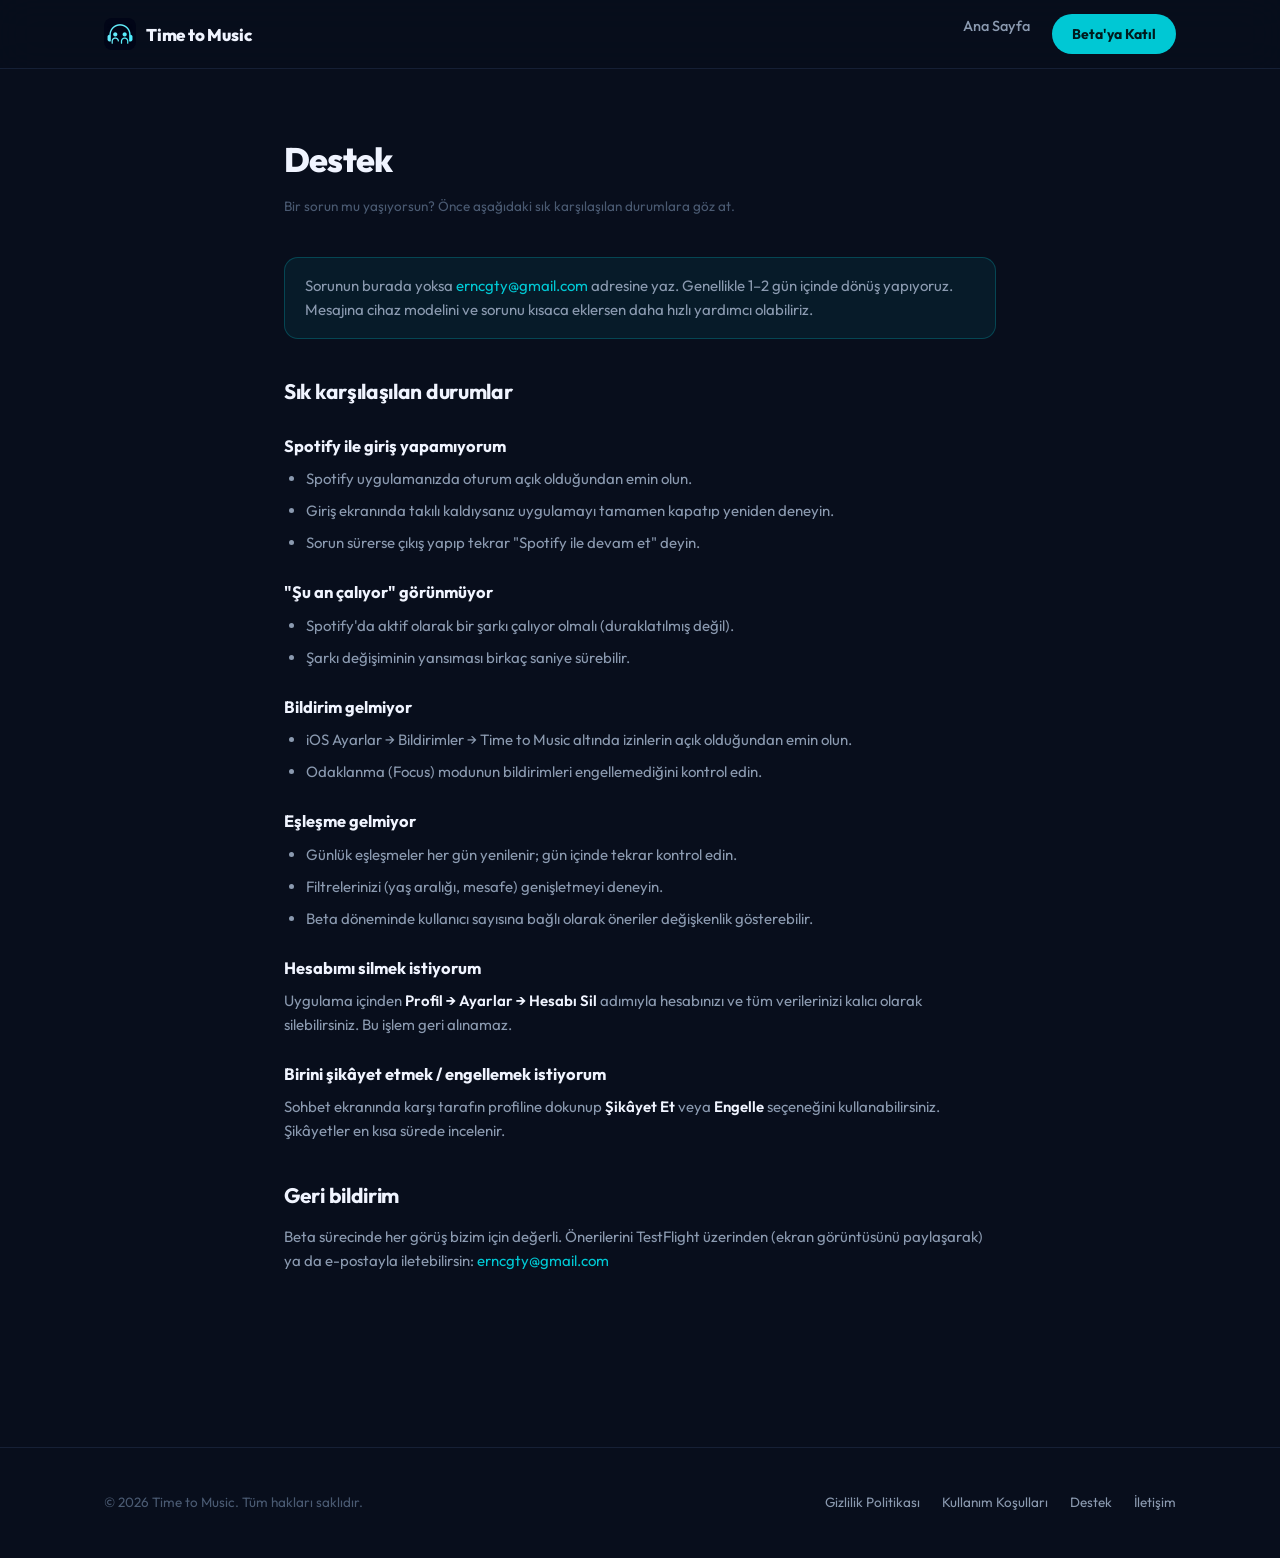
==== destek.html @ 19354c15 "Time to Music tanıtım sitesi" ====
<!DOCTYPE html>
<html lang="tr">
<head>
  <meta charset="UTF-8">
  <meta name="viewport" content="width=device-width, initial-scale=1.0">
  <title>Destek — Time to Music</title>
  <meta name="description" content="Time to Music destek sayfası: sık sorulan sorular ve iletişim.">
  <meta name="robots" content="index, follow">
  <link rel="canonical" href="https://timetomusic.com/destek.html">
  <link rel="icon" type="image/png" href="assets/img/app-icon.png">
  <link rel="preconnect" href="https://fonts.googleapis.com">
  <link rel="preconnect" href="https://fonts.gstatic.com" crossorigin>
  <link href="https://fonts.googleapis.com/css2?family=Outfit:wght@400;500;600;700;800&display=swap" rel="stylesheet">
  <link rel="stylesheet" href="assets/css/site.css">
</head>
<body>

  <nav>
    <div class="nav-inner">
      <a href="index.html" class="nav-logo">
        <img src="assets/img/app-icon.png" alt="Time to Music logosu">
        Time to Music
      </a>
      <div class="nav-links">
        <a href="index.html">Ana Sayfa</a>
        <a href="https://testflight.apple.com/join/SKZj7DAN" class="nav-cta" target="_blank" rel="noopener">Beta'ya Katıl</a>
      </div>
    </div>
  </nav>

  <main class="doc">
    <h1>Destek</h1>
    <p class="updated">Bir sorun mu yaşıyorsun? Önce aşağıdaki sık karşılaşılan durumlara göz at.</p>

    <div class="callout">
      <p>
        Sorunun burada yoksa <a href="mailto:erncgty@gmail.com?subject=Time%20to%20Music%20Destek">erncgty@gmail.com</a>
        adresine yaz. Genellikle 1–2 gün içinde dönüş yapıyoruz. Mesajına cihaz modelini ve
        sorunu kısaca eklersen daha hızlı yardımcı olabiliriz.
      </p>
    </div>

    <h2>Sık karşılaşılan durumlar</h2>

    <h3>Spotify ile giriş yapamıyorum</h3>
    <ul>
      <li>Spotify uygulamanızda oturum açık olduğundan emin olun.</li>
      <li>Giriş ekranında takılı kaldıysanız uygulamayı tamamen kapatıp yeniden deneyin.</li>
      <li>Sorun sürerse çıkış yapıp tekrar "Spotify ile devam et" deyin.</li>
    </ul>

    <h3>"Şu an çalıyor" görünmüyor</h3>
    <ul>
      <li>Spotify'da aktif olarak bir şarkı çalıyor olmalı (duraklatılmış değil).</li>
      <li>Şarkı değişiminin yansıması birkaç saniye sürebilir.</li>
    </ul>

    <h3>Bildirim gelmiyor</h3>
    <ul>
      <li>iOS Ayarlar → Bildirimler → Time to Music altında izinlerin açık olduğundan emin olun.</li>
      <li>Odaklanma (Focus) modunun bildirimleri engellemediğini kontrol edin.</li>
    </ul>

    <h3>Eşleşme gelmiyor</h3>
    <ul>
      <li>Günlük eşleşmeler her gün yenilenir; gün içinde tekrar kontrol edin.</li>
      <li>Filtrelerinizi (yaş aralığı, mesafe) genişletmeyi deneyin.</li>
      <li>Beta döneminde kullanıcı sayısına bağlı olarak öneriler değişkenlik gösterebilir.</li>
    </ul>

    <h3>Hesabımı silmek istiyorum</h3>
    <p>
      Uygulama içinden <strong>Profil → Ayarlar → Hesabı Sil</strong> adımıyla hesabınızı ve tüm
      verilerinizi kalıcı olarak silebilirsiniz. Bu işlem geri alınamaz.
    </p>

    <h3>Birini şikâyet etmek / engellemek istiyorum</h3>
    <p>
      Sohbet ekranında karşı tarafın profiline dokunup <strong>Şikâyet Et</strong> veya
      <strong>Engelle</strong> seçeneğini kullanabilirsiniz. Şikâyetler en kısa sürede incelenir.
    </p>

    <h2>Geri bildirim</h2>
    <p>
      Beta sürecinde her görüş bizim için değerli. Önerilerini TestFlight üzerinden
      (ekran görüntüsünü paylaşarak) ya da e-postayla iletebilirsin:
      <a href="mailto:erncgty@gmail.com?subject=Time%20to%20Music%20Geri%20Bildirim">erncgty@gmail.com</a>
    </p>
  </main>

  <footer>
    <div class="footer-inner">
      <span class="copy">© 2026 Time to Music. Tüm hakları saklıdır.</span>
      <div class="footer-links">
        <a href="gizlilik.html">Gizlilik Politikası</a>
        <a href="kosullar.html">Kullanım Koşulları</a>
        <a href="destek.html">Destek</a>
        <a href="mailto:erncgty@gmail.com">İletişim</a>
      </div>
    </div>
  </footer>
</body>
</html>
---- assets/css/site.css ----
/* ════════════════════════════════════════════════════════════════════
   Time to Music — tanıtım sitesi
   Marka: koyu lacivert zemin + cyan aksan (uygulama temasıyla birebir)
   ════════════════════════════════════════════════════════════════════ */

:root {
  --navy:        #080E1C;
  --navy-surf:   #111827;
  --navy-high:   #1A2540;
  --navy-border: #253350;
  --cyan:        #00C8D4;
  --cyan-dim:    #0097A7;
  --white:       #F0F4FF;
  --grey:        #8B9AB0;
  --grey-dim:    #4A5A72;
  --radius:      20px;
  --maxw:        1120px;
}

* { margin: 0; padding: 0; box-sizing: border-box; }

html { scroll-behavior: smooth; }

body {
  font-family: "Outfit", -apple-system, BlinkMacSystemFont, "Segoe UI", sans-serif;
  background: var(--navy);
  color: var(--white);
  line-height: 1.6;
  -webkit-font-smoothing: antialiased;
  overflow-x: hidden;
}

a { color: var(--cyan); text-decoration: none; }
img { display: block; max-width: 100%; }

.container { max-width: var(--maxw); margin: 0 auto; padding: 0 24px; }

/* ── Arka plan ışımaları ─────────────────────────────────────────── */
.glow {
  position: fixed;
  border-radius: 50%;
  filter: blur(120px);
  pointer-events: none;
  z-index: 0;
}
.glow-1 { width: 560px; height: 560px; top: -180px; right: -120px; background: rgba(0, 200, 212, 0.14); }
.glow-2 { width: 480px; height: 480px; top: 40%; left: -200px; background: rgba(108, 99, 255, 0.10); }
.glow-3 { width: 400px; height: 400px; bottom: -150px; right: 10%; background: rgba(0, 151, 167, 0.10); }

main, nav, footer { position: relative; z-index: 1; }

/* ── Nav ─────────────────────────────────────────────────────────── */
nav {
  position: sticky;
  top: 0;
  z-index: 50;
  backdrop-filter: blur(18px);
  -webkit-backdrop-filter: blur(18px);
  background: rgba(8, 14, 28, 0.72);
  border-bottom: 1px solid rgba(37, 51, 80, 0.5);
}
.nav-inner {
  max-width: var(--maxw);
  margin: 0 auto;
  padding: 14px 24px;
  display: flex;
  align-items: center;
  gap: 28px;
}
.nav-logo {
  display: flex;
  align-items: center;
  gap: 10px;
  font-weight: 800;
  font-size: 17px;
  color: var(--white);
  letter-spacing: -0.2px;
}
.nav-logo img { width: 32px; height: 32px; border-radius: 8px; }
.nav-links { display: flex; gap: 22px; margin-left: auto; }
.nav-links a {
  color: var(--grey);
  font-size: 14.5px;
  font-weight: 500;
  transition: color 0.2s;
}
.nav-links a:hover { color: var(--white); }
.nav-cta {
  background: var(--cyan);
  color: #001A1C !important;
  font-weight: 700 !important;
  padding: 9px 20px;
  border-radius: 999px;
  font-size: 14px !important;
  transition: transform 0.15s, box-shadow 0.2s;
}
.nav-cta:hover {
  transform: translateY(-1px);
  box-shadow: 0 6px 24px rgba(0, 200, 212, 0.35);
  color: #001A1C !important;
}

/* ── Hero ────────────────────────────────────────────────────────── */
.hero {
  display: grid;
  grid-template-columns: 1.1fr 0.9fr;
  align-items: center;
  gap: 48px;
  padding: 96px 0 80px;
}
.hero-badge {
  display: inline-flex;
  align-items: center;
  gap: 8px;
  background: rgba(0, 200, 212, 0.10);
  border: 1px solid rgba(0, 200, 212, 0.30);
  color: var(--cyan);
  font-size: 13px;
  font-weight: 600;
  padding: 6px 14px;
  border-radius: 999px;
  margin-bottom: 24px;
}
.hero-badge .dot {
  width: 7px; height: 7px;
  background: var(--cyan);
  border-radius: 50%;
  animation: pulse 2s infinite;
}
@keyframes pulse {
  0%, 100% { opacity: 1; box-shadow: 0 0 0 0 rgba(0,200,212,0.5); }
  50% { opacity: 0.7; box-shadow: 0 0 0 6px rgba(0,200,212,0); }
}
.hero h1 {
  font-size: clamp(38px, 5.4vw, 60px);
  font-weight: 800;
  letter-spacing: -1.8px;
  line-height: 1.08;
  margin-bottom: 22px;
}
.hero h1 .accent {
  background: linear-gradient(120deg, var(--cyan), #6C63FF);
  -webkit-background-clip: text;
  background-clip: text;
  color: transparent;
}
.hero p.lead {
  color: var(--grey);
  font-size: 18px;
  max-width: 480px;
  margin-bottom: 36px;
}
.hero-actions { display: flex; gap: 14px; flex-wrap: wrap; align-items: center; }
.btn-primary {
  display: inline-flex;
  align-items: center;
  gap: 10px;
  background: var(--cyan);
  color: #001A1C;
  font-weight: 700;
  font-size: 16px;
  padding: 15px 30px;
  border-radius: 999px;
  transition: transform 0.15s, box-shadow 0.25s;
}
.btn-primary:hover {
  transform: translateY(-2px);
  box-shadow: 0 10px 36px rgba(0, 200, 212, 0.40);
}
.btn-ghost {
  display: inline-flex;
  align-items: center;
  gap: 8px;
  color: var(--white);
  font-weight: 600;
  font-size: 15px;
  padding: 15px 26px;
  border-radius: 999px;
  border: 1.5px solid var(--navy-border);
  transition: border-color 0.2s, background 0.2s;
}
.btn-ghost:hover { border-color: var(--cyan); background: rgba(0, 200, 212, 0.06); }
.hero-note { color: var(--grey-dim); font-size: 13px; margin-top: 18px; }

/* ── Telefon mockup ──────────────────────────────────────────────── */
.phone-wrap { display: flex; justify-content: center; perspective: 1200px; }
.phone {
  width: 300px;
  height: 612px;
  background: #05080F;
  border: 3px solid #1E2A45;
  border-radius: 46px;
  padding: 12px;
  box-shadow:
    0 0 0 1px rgba(0, 200, 212, 0.08),
    0 30px 80px rgba(0, 0, 0, 0.6),
    0 0 100px rgba(0, 200, 212, 0.07);
  transform: rotateY(-8deg) rotateX(2deg);
  transition: transform 0.5s ease;
}
.phone:hover { transform: rotateY(-3deg) rotateX(1deg); }
.phone-screen {
  width: 100%;
  height: 100%;
  background: linear-gradient(180deg, #0A1322 0%, var(--navy) 100%);
  border-radius: 35px;
  overflow: hidden;
  display: flex;
  flex-direction: column;
  padding: 18px 16px;
  position: relative;
}
.phone-notch {
  position: absolute;
  top: 10px; left: 50%;
  transform: translateX(-50%);
  width: 90px; height: 24px;
  background: #05080F;
  border-radius: 999px;
}
.ps-header {
  margin-top: 40px;
  display: flex;
  justify-content: space-between;
  align-items: center;
  margin-bottom: 16px;
}
.ps-title { font-size: 16px; font-weight: 700; }
.ps-sub { font-size: 10.5px; color: var(--grey); }
.match-card {
  background: linear-gradient(160deg, var(--navy-high) 0%, var(--navy-surf) 100%);
  border: 1px solid var(--navy-border);
  border-radius: 22px;
  padding: 18px 16px;
  margin-bottom: 12px;
}
.mc-top { display: flex; align-items: center; gap: 12px; margin-bottom: 14px; }
.mc-avatar {
  width: 48px; height: 48px;
  border-radius: 50%;
  background: linear-gradient(135deg, #6C63FF, #9C4DCC);
  display: flex;
  align-items: center;
  justify-content: center;
  font-weight: 800;
  font-size: 18px;
  color: #fff;
}
.mc-name { font-weight: 700; font-size: 14.5px; }
.mc-loc { font-size: 11px; color: var(--grey); }
.mc-score {
  margin-left: auto;
  background: rgba(0, 200, 212, 0.14);
  border: 1px solid rgba(0, 200, 212, 0.35);
  color: var(--cyan);
  font-weight: 800;
  font-size: 13px;
  padding: 5px 11px;
  border-radius: 999px;
}
.mc-chips { display: flex; gap: 6px; flex-wrap: wrap; }
.mc-chip {
  background: var(--navy-high);
  border: 1px solid var(--navy-border);
  color: var(--grey);
  font-size: 10px;
  font-weight: 600;
  padding: 4px 10px;
  border-radius: 999px;
}
.mc-chip.hot { color: var(--cyan); border-color: rgba(0, 200, 212, 0.35); background: rgba(0, 200, 212, 0.08); }
.now-playing {
  margin-top: auto;
  background: rgba(0, 200, 212, 0.07);
  border: 1px solid rgba(0, 200, 212, 0.25);
  border-radius: 18px;
  padding: 12px 14px;
  display: flex;
  align-items: center;
  gap: 12px;
}
.np-art {
  width: 38px; height: 38px;
  border-radius: 10px;
  background: linear-gradient(135deg, #FF6B6B, #FF8E53);
  flex-shrink: 0;
}
.np-track { font-size: 12px; font-weight: 700; }
.np-artist { font-size: 10px; color: var(--grey); }
.eq { display: flex; gap: 2.5px; align-items: flex-end; height: 18px; margin-left: auto; }
.eq span {
  width: 3px;
  background: var(--cyan);
  border-radius: 2px;
  animation: eq 1s ease-in-out infinite;
}
.eq span:nth-child(1) { height: 60%; animation-delay: 0s; }
.eq span:nth-child(2) { height: 100%; animation-delay: 0.2s; }
.eq span:nth-child(3) { height: 45%; animation-delay: 0.4s; }
.eq span:nth-child(4) { height: 80%; animation-delay: 0.1s; }
@keyframes eq {
  0%, 100% { transform: scaleY(1); }
  50% { transform: scaleY(0.4); }
}

/* ── Bölümler ────────────────────────────────────────────────────── */
section { padding: 80px 0; }
.section-head { text-align: center; max-width: 620px; margin: 0 auto 56px; }
.section-head .kicker {
  color: var(--cyan);
  font-size: 13px;
  font-weight: 700;
  text-transform: uppercase;
  letter-spacing: 2.5px;
  margin-bottom: 14px;
}
.section-head h2 {
  font-size: clamp(28px, 3.6vw, 40px);
  font-weight: 800;
  letter-spacing: -1px;
  line-height: 1.15;
  margin-bottom: 16px;
}
.section-head p { color: var(--grey); font-size: 16.5px; }

/* ── Özellik kartları ────────────────────────────────────────────── */
.features-grid {
  display: grid;
  grid-template-columns: repeat(3, 1fr);
  gap: 20px;
}
.feature-card {
  background: linear-gradient(160deg, rgba(26, 37, 64, 0.5), rgba(17, 24, 39, 0.8));
  border: 1px solid var(--navy-border);
  border-radius: var(--radius);
  padding: 28px 24px;
  transition: transform 0.25s, border-color 0.25s, box-shadow 0.25s;
}
.feature-card:hover {
  transform: translateY(-4px);
  border-color: rgba(0, 200, 212, 0.4);
  box-shadow: 0 16px 48px rgba(0, 0, 0, 0.35);
}
.fc-icon {
  width: 48px; height: 48px;
  border-radius: 14px;
  display: flex;
  align-items: center;
  justify-content: center;
  margin-bottom: 18px;
  background: rgba(0, 200, 212, 0.10);
  border: 1px solid rgba(0, 200, 212, 0.25);
}
.fc-icon svg { width: 24px; height: 24px; stroke: var(--cyan); }
.feature-card h3 { font-size: 17.5px; font-weight: 700; margin-bottom: 8px; letter-spacing: -0.2px; }
.feature-card p { color: var(--grey); font-size: 14.5px; }

/* ── Nasıl çalışır ───────────────────────────────────────────────── */
.steps {
  display: grid;
  grid-template-columns: repeat(3, 1fr);
  gap: 20px;
  counter-reset: step;
}
.step {
  position: relative;
  background: rgba(17, 24, 39, 0.6);
  border: 1px solid var(--navy-border);
  border-radius: var(--radius);
  padding: 32px 26px 28px;
}
.step-num {
  display: inline-flex;
  align-items: center;
  justify-content: center;
  width: 40px; height: 40px;
  border-radius: 12px;
  background: linear-gradient(135deg, var(--cyan), var(--cyan-dim));
  color: #001A1C;
  font-weight: 800;
  font-size: 17px;
  margin-bottom: 18px;
}
.step h3 { font-size: 17px; font-weight: 700; margin-bottom: 8px; }
.step p { color: var(--grey); font-size: 14.5px; }

/* ── Gizlilik vurgusu ────────────────────────────────────────────── */
.privacy-banner {
  background: linear-gradient(135deg, rgba(0, 200, 212, 0.08), rgba(108, 99, 255, 0.08));
  border: 1px solid rgba(0, 200, 212, 0.25);
  border-radius: 28px;
  padding: 56px 48px;
  display: grid;
  grid-template-columns: auto 1fr;
  gap: 36px;
  align-items: center;
}
.pb-icon {
  width: 84px; height: 84px;
  border-radius: 24px;
  background: rgba(0, 200, 212, 0.12);
  border: 1px solid rgba(0, 200, 212, 0.3);
  display: flex;
  align-items: center;
  justify-content: center;
}
.pb-icon svg { width: 42px; height: 42px; stroke: var(--cyan); }
.privacy-banner h2 { font-size: 26px; font-weight: 800; letter-spacing: -0.5px; margin-bottom: 10px; }
.privacy-banner p { color: var(--grey); font-size: 15.5px; max-width: 640px; }

/* ── SSS ─────────────────────────────────────────────────────────── */
.faq-list { max-width: 720px; margin: 0 auto; display: flex; flex-direction: column; gap: 12px; }
details {
  background: rgba(17, 24, 39, 0.6);
  border: 1px solid var(--navy-border);
  border-radius: 16px;
  overflow: hidden;
  transition: border-color 0.2s;
}
details[open] { border-color: rgba(0, 200, 212, 0.35); }
summary {
  cursor: pointer;
  padding: 18px 22px;
  font-weight: 600;
  font-size: 15.5px;
  list-style: none;
  display: flex;
  align-items: center;
  justify-content: space-between;
  gap: 16px;
}
summary::-webkit-details-marker { display: none; }
summary::after {
  content: "+";
  font-size: 22px;
  font-weight: 400;
  color: var(--cyan);
  transition: transform 0.25s;
  flex-shrink: 0;
}
details[open] summary::after { transform: rotate(45deg); }
details .faq-body { padding: 0 22px 20px; color: var(--grey); font-size: 14.5px; }

/* ── Son CTA ─────────────────────────────────────────────────────── */
.final-cta {
  text-align: center;
  padding: 90px 24px;
  background:
    radial-gradient(ellipse 60% 80% at 50% 100%, rgba(0, 200, 212, 0.12), transparent),
    transparent;
  border-radius: 32px;
  border: 1px solid var(--navy-border);
}
.final-cta img.cta-icon {
  width: 76px; height: 76px;
  border-radius: 20px;
  margin: 0 auto 26px;
  box-shadow: 0 14px 40px rgba(0, 0, 0, 0.5);
}
.final-cta h2 {
  font-size: clamp(28px, 3.6vw, 40px);
  font-weight: 800;
  letter-spacing: -1px;
  margin-bottom: 14px;
}
.final-cta p { color: var(--grey); font-size: 16.5px; margin-bottom: 34px; }

/* ── Footer ──────────────────────────────────────────────────────── */
footer {
  border-top: 1px solid rgba(37, 51, 80, 0.5);
  margin-top: 80px;
  padding: 44px 0;
}
.footer-inner {
  max-width: var(--maxw);
  margin: 0 auto;
  padding: 0 24px;
  display: flex;
  align-items: center;
  gap: 24px;
  flex-wrap: wrap;
}
.footer-inner .copy { color: var(--grey-dim); font-size: 13.5px; }
.footer-links { display: flex; gap: 22px; margin-left: auto; flex-wrap: wrap; }
.footer-links a { color: var(--grey); font-size: 13.5px; transition: color 0.2s; }
.footer-links a:hover { color: var(--cyan); }

/* ── Hukuki sayfalar (gizlilik / koşullar / destek) ──────────────── */
.doc {
  max-width: 760px;
  margin: 0 auto;
  padding: 64px 24px 80px;
}
.doc h1 { font-size: 34px; font-weight: 800; letter-spacing: -0.8px; margin-bottom: 8px; }
.doc .updated { color: var(--grey-dim); font-size: 13.5px; margin-bottom: 40px; }
.doc h2 { font-size: 21px; font-weight: 700; letter-spacing: -0.3px; margin: 36px 0 12px; }
.doc h3 { font-size: 16.5px; font-weight: 700; margin: 24px 0 8px; }
.doc p, .doc li { color: var(--grey); font-size: 15px; }
.doc p { margin-bottom: 14px; }
.doc ul { margin: 0 0 16px 22px; }
.doc li { margin-bottom: 8px; }
.doc strong { color: var(--white); font-weight: 600; }
.doc .callout {
  background: rgba(0, 200, 212, 0.07);
  border: 1px solid rgba(0, 200, 212, 0.25);
  border-radius: 14px;
  padding: 16px 20px;
  margin: 20px 0;
}
.doc .callout p { margin: 0; }

/* ── Scroll animasyonu ───────────────────────────────────────────── */
.reveal {
  opacity: 0;
  transform: translateY(24px);
  transition: opacity 0.6s ease, transform 0.6s ease;
}
.reveal.visible { opacity: 1; transform: none; }

/* ── Responsive ──────────────────────────────────────────────────── */
@media (max-width: 900px) {
  .hero { grid-template-columns: 1fr; text-align: center; padding: 64px 0 56px; }
  .hero p.lead { margin-left: auto; margin-right: auto; }
  .hero-actions { justify-content: center; }
  .phone-wrap { margin-top: 16px; }
  .phone { transform: none; width: 270px; height: 550px; }
  .features-grid, .steps { grid-template-columns: 1fr 1fr; }
  .privacy-banner { grid-template-columns: 1fr; text-align: center; padding: 44px 28px; }
  .pb-icon { margin: 0 auto; }
  .nav-links a:not(.nav-cta) { display: none; }
}
@media (max-width: 640px) {
  .features-grid, .steps { grid-template-columns: 1fr; }
  section { padding: 56px 0; }
  .footer-inner { flex-direction: column; text-align: center; }
  .footer-links { margin: 0 auto; justify-content: center; }
}

@media (prefers-reduced-motion: reduce) {
  html { scroll-behavior: auto; }
  *, *::before, *::after { animation: none !important; transition: none !important; }
  .reveal { opacity: 1; transform: none; }
}
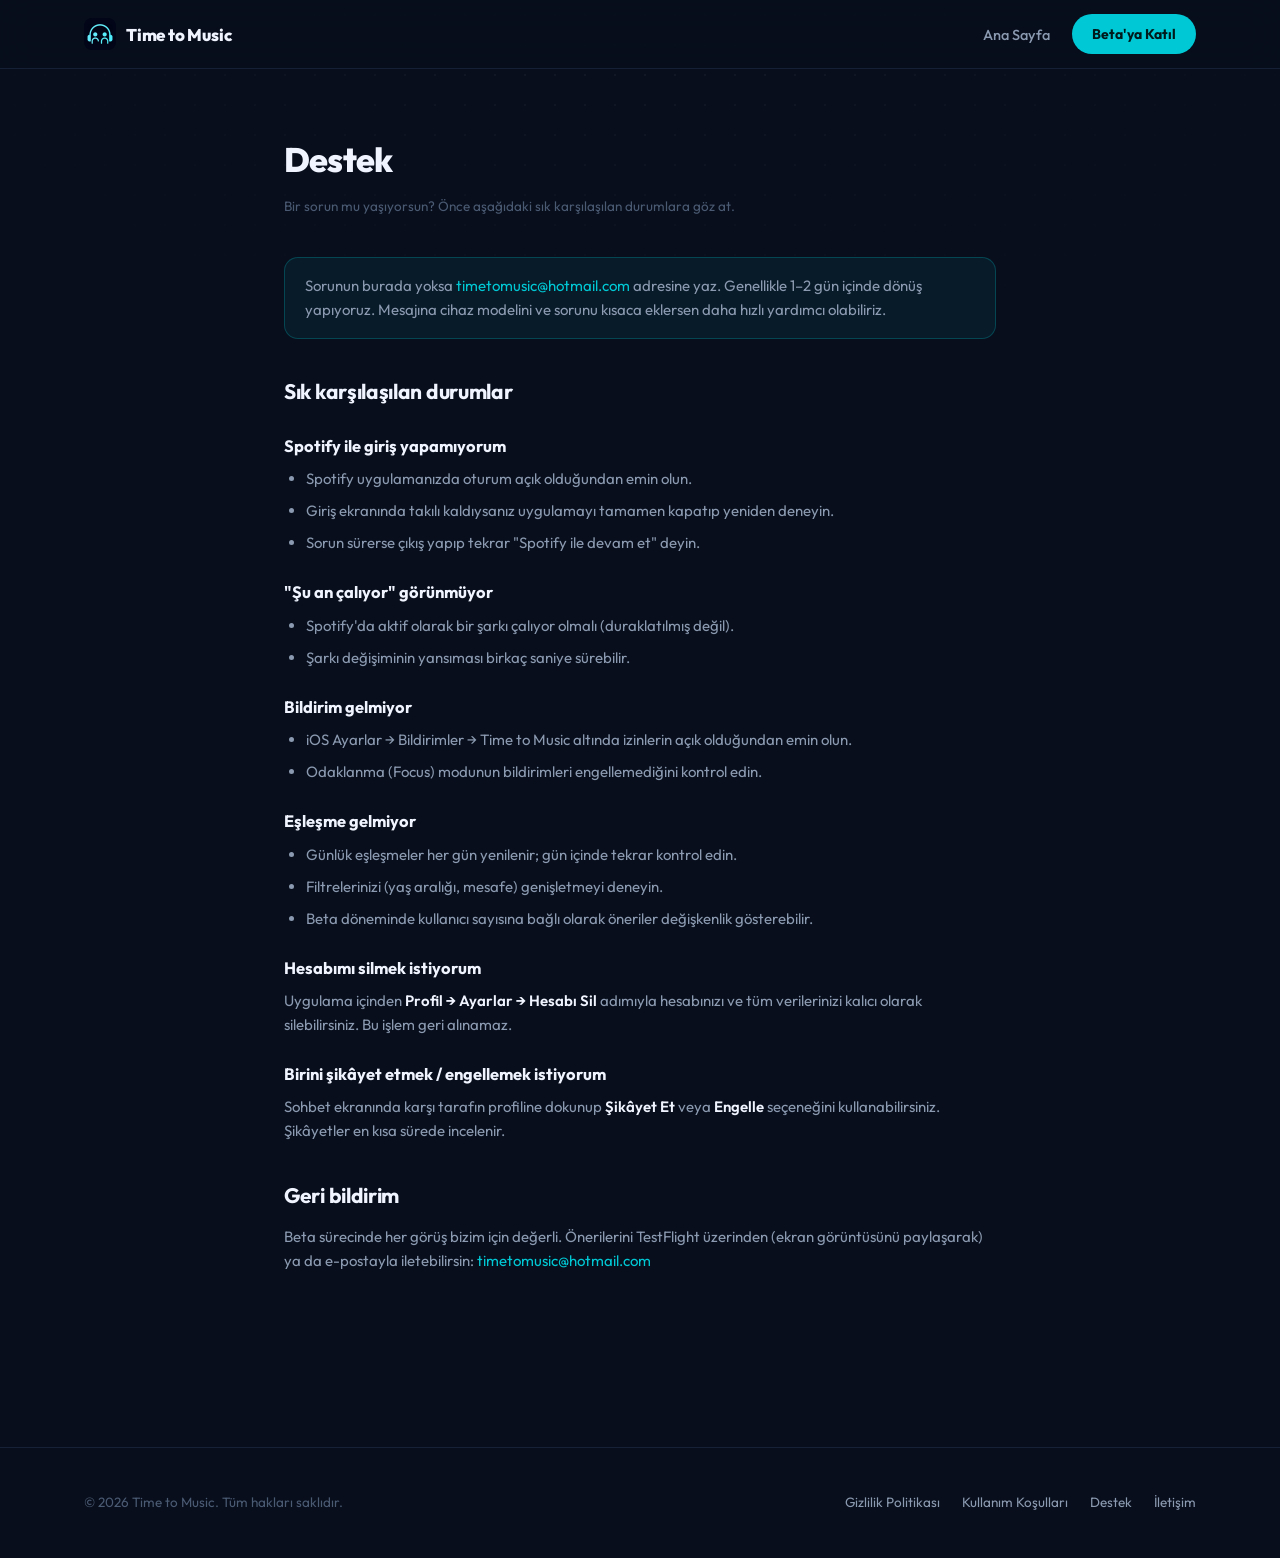
==== commit d499c228: "content: update contact email, attendee name and listening room tracklist - Switch contact email fro" ====
--- a/destek.html
+++ b/destek.html
@@ -34,7 +34,7 @@
 
     <div class="callout">
       <p>
-        Sorunun burada yoksa <a href="mailto:erncgty@gmail.com?subject=Time%20to%20Music%20Destek">erncgty@gmail.com</a>
+        Sorunun burada yoksa <a href="mailto:timetomusic@hotmail.com?subject=Time%20to%20Music%20Destek">timetomusic@hotmail.com</a>
         adresine yaz. Genellikle 1–2 gün içinde dönüş yapıyoruz. Mesajına cihaz modelini ve
         sorunu kısaca eklersen daha hızlı yardımcı olabiliriz.
       </p>
@@ -84,7 +84,7 @@
     <p>
       Beta sürecinde her görüş bizim için değerli. Önerilerini TestFlight üzerinden
       (ekran görüntüsünü paylaşarak) ya da e-postayla iletebilirsin:
-      <a href="mailto:erncgty@gmail.com?subject=Time%20to%20Music%20Geri%20Bildirim">erncgty@gmail.com</a>
+      <a href="mailto:timetomusic@hotmail.com?subject=Time%20to%20Music%20Geri%20Bildirim">timetomusic@hotmail.com</a>
     </p>
   </main>
 
@@ -95,7 +95,7 @@
         <a href="gizlilik.html">Gizlilik Politikası</a>
         <a href="kosullar.html">Kullanım Koşulları</a>
         <a href="destek.html">Destek</a>
-        <a href="mailto:erncgty@gmail.com">İletişim</a>
+        <a href="mailto:timetomusic@hotmail.com">İletişim</a>
       </div>
     </div>
   </footer>
--- a/assets/css/site.css
+++ b/assets/css/site.css
@@ -10,11 +10,13 @@
   --navy-border: #253350;
   --cyan:        #00C8D4;
   --cyan-dim:    #0097A7;
+  --purple:      #6C63FF;
+  --coral:       #FF6B6B;
   --white:       #F0F4FF;
   --grey:        #8B9AB0;
   --grey-dim:    #4A5A72;
   --radius:      20px;
-  --maxw:        1120px;
+  --maxw:        1160px;
 }
 
 * { margin: 0; padding: 0; box-sizing: border-box; }
@@ -35,17 +37,35 @@
 
 .container { max-width: var(--maxw); margin: 0 auto; padding: 0 24px; }
 
-/* ── Arka plan ışımaları ─────────────────────────────────────────── */
+section { scroll-margin-top: 80px; }
+
+/* ── Arka plan: nokta dokusu + süzülen ışımalar ──────────────────── */
+body::before {
+  content: "";
+  position: fixed;
+  inset: 0;
+  background-image: radial-gradient(rgba(240, 244, 255, 0.05) 1px, transparent 1px);
+  background-size: 30px 30px;
+  -webkit-mask-image: radial-gradient(ellipse 85% 60% at 50% 0%, #000 0%, transparent 72%);
+  mask-image: radial-gradient(ellipse 85% 60% at 50% 0%, #000 0%, transparent 72%);
+  pointer-events: none;
+  z-index: 0;
+}
 .glow {
   position: fixed;
   border-radius: 50%;
   filter: blur(120px);
   pointer-events: none;
   z-index: 0;
-}
-.glow-1 { width: 560px; height: 560px; top: -180px; right: -120px; background: rgba(0, 200, 212, 0.14); }
-.glow-2 { width: 480px; height: 480px; top: 40%; left: -200px; background: rgba(108, 99, 255, 0.10); }
-.glow-3 { width: 400px; height: 400px; bottom: -150px; right: 10%; background: rgba(0, 151, 167, 0.10); }
+  animation: drift 18s ease-in-out infinite alternate;
+}
+.glow-1 { width: 620px; height: 620px; top: -200px; right: -140px; background: rgba(0, 200, 212, 0.16); }
+.glow-2 { width: 520px; height: 520px; top: 38%; left: -220px; background: rgba(108, 99, 255, 0.13); animation-duration: 24s; animation-delay: -8s; }
+.glow-3 { width: 440px; height: 440px; bottom: -160px; right: 8%; background: rgba(0, 151, 167, 0.12); animation-duration: 20s; animation-delay: -4s; }
+@keyframes drift {
+  from { transform: translate(0, 0) scale(1); }
+  to   { transform: translate(50px, -40px) scale(1.18); }
+}
 
 main, nav, footer { position: relative; z-index: 1; }
 
@@ -58,6 +78,11 @@
   -webkit-backdrop-filter: blur(18px);
   background: rgba(8, 14, 28, 0.72);
   border-bottom: 1px solid rgba(37, 51, 80, 0.5);
+  transition: background 0.3s, box-shadow 0.3s;
+}
+nav.scrolled {
+  background: rgba(8, 14, 28, 0.9);
+  box-shadow: 0 10px 40px rgba(0, 0, 0, 0.4);
 }
 .nav-inner {
   max-width: var(--maxw);
@@ -77,7 +102,7 @@
   letter-spacing: -0.2px;
 }
 .nav-logo img { width: 32px; height: 32px; border-radius: 8px; }
-.nav-links { display: flex; gap: 22px; margin-left: auto; }
+.nav-links { display: flex; gap: 22px; margin-left: auto; align-items: center; }
 .nav-links a {
   color: var(--grey);
   font-size: 14.5px;
@@ -103,11 +128,27 @@
 /* ── Hero ────────────────────────────────────────────────────────── */
 .hero {
   display: grid;
-  grid-template-columns: 1.1fr 0.9fr;
+  grid-template-columns: 1.05fr 0.95fr;
   align-items: center;
   gap: 48px;
-  padding: 96px 0 80px;
-}
+  padding: 90px 0 40px;
+}
+
+/* sayfa açılışında sıralı giriş */
+.a1, .a2, .a3, .a4, .a5 {
+  opacity: 0;
+  transform: translateY(22px);
+  animation: rise 0.9s cubic-bezier(0.22, 1, 0.36, 1) forwards;
+}
+.a1 { animation-delay: 0.05s; }
+.a2 { animation-delay: 0.15s; }
+.a3 { animation-delay: 0.25s; }
+.a4 { animation-delay: 0.38s; }
+.a5 { animation-delay: 0.5s; }
+@keyframes rise {
+  to { opacity: 1; transform: none; }
+}
+
 .hero-badge {
   display: inline-flex;
   align-items: center;
@@ -132,17 +173,22 @@
   50% { opacity: 0.7; box-shadow: 0 0 0 6px rgba(0,200,212,0); }
 }
 .hero h1 {
-  font-size: clamp(38px, 5.4vw, 60px);
+  font-size: clamp(40px, 5.8vw, 68px);
   font-weight: 800;
-  letter-spacing: -1.8px;
-  line-height: 1.08;
+  letter-spacing: -2.2px;
+  line-height: 1.05;
   margin-bottom: 22px;
 }
 .hero h1 .accent {
-  background: linear-gradient(120deg, var(--cyan), #6C63FF);
+  background: linear-gradient(120deg, var(--cyan), var(--purple), var(--cyan));
+  background-size: 200% auto;
   -webkit-background-clip: text;
   background-clip: text;
   color: transparent;
+  animation: sheen 5s linear infinite;
+}
+@keyframes sheen {
+  to { background-position: 200% center; }
 }
 .hero p.lead {
   color: var(--grey);
@@ -161,7 +207,22 @@
   font-size: 16px;
   padding: 15px 30px;
   border-radius: 999px;
+  position: relative;
+  overflow: hidden;
   transition: transform 0.15s, box-shadow 0.25s;
+}
+.btn-primary::after {
+  content: "";
+  position: absolute;
+  top: 0; left: -80%;
+  width: 50%; height: 100%;
+  background: linear-gradient(100deg, transparent, rgba(255,255,255,0.45), transparent);
+  transform: skewX(-20deg);
+  animation: shine 3.6s ease-in-out infinite;
+}
+@keyframes shine {
+  0%, 60% { left: -80%; }
+  100% { left: 130%; }
 }
 .btn-primary:hover {
   transform: translateY(-2px);
@@ -182,8 +243,13 @@
 .btn-ghost:hover { border-color: var(--cyan); background: rgba(0, 200, 212, 0.06); }
 .hero-note { color: var(--grey-dim); font-size: 13px; margin-top: 18px; }
 
-/* ── Telefon mockup ──────────────────────────────────────────────── */
-.phone-wrap { display: flex; justify-content: center; perspective: 1200px; }
+/* ── Telefon mockup + süzülen kartlar ───────────────────────────── */
+.phone-wrap {
+  display: flex;
+  justify-content: center;
+  perspective: 1400px;
+  position: relative;
+}
 .phone {
   width: 300px;
   height: 612px;
@@ -194,11 +260,11 @@
   box-shadow:
     0 0 0 1px rgba(0, 200, 212, 0.08),
     0 30px 80px rgba(0, 0, 0, 0.6),
-    0 0 100px rgba(0, 200, 212, 0.07);
-  transform: rotateY(-8deg) rotateX(2deg);
-  transition: transform 0.5s ease;
-}
-.phone:hover { transform: rotateY(-3deg) rotateX(1deg); }
+    0 0 110px rgba(0, 200, 212, 0.09);
+  transform: rotateY(-9deg) rotateX(2deg);
+  transition: transform 0.4s ease;
+  will-change: transform;
+}
 .phone-screen {
   width: 100%;
   height: 100%;
@@ -245,6 +311,7 @@
   font-weight: 800;
   font-size: 18px;
   color: #fff;
+  flex-shrink: 0;
 }
 .mc-name { font-weight: 700; font-size: 14.5px; }
 .mc-loc { font-size: 11px; color: var(--grey); }
@@ -303,9 +370,122 @@
   50% { transform: scaleY(0.4); }
 }
 
+/* telefonun etrafında süzülen bilgi kartları */
+.float-chip {
+  position: absolute;
+  display: flex;
+  align-items: center;
+  gap: 9px;
+  background: rgba(17, 24, 39, 0.85);
+  backdrop-filter: blur(12px);
+  -webkit-backdrop-filter: blur(12px);
+  border: 1px solid rgba(0, 200, 212, 0.3);
+  border-radius: 999px;
+  padding: 10px 18px;
+  font-size: 13px;
+  font-weight: 600;
+  white-space: nowrap;
+  box-shadow: 0 14px 44px rgba(0, 0, 0, 0.5);
+  z-index: 2;
+  animation: floaty 5s ease-in-out infinite;
+}
+.float-chip .eq { height: 14px; margin-left: 2px; }
+.fc-a { top: 9%; right: -4%; animation-delay: 0s; }
+.fc-b { bottom: 26%; left: -10%; animation-delay: -1.8s; border-color: rgba(108, 99, 255, 0.45); }
+.fc-c { bottom: 6%; right: -2%; animation-delay: -3.2s; border-color: rgba(255, 107, 107, 0.4); }
+.fc-b .spark { color: var(--purple); }
+@keyframes floaty {
+  0%, 100% { transform: translateY(0); }
+  50% { transform: translateY(-13px); }
+}
+
+/* ── Ses dalgası şeridi ──────────────────────────────────────────── */
+.soundwave {
+  display: flex;
+  align-items: center;
+  justify-content: center;
+  gap: 5px;
+  height: 64px;
+  overflow: hidden;
+  margin: 8px 0 0;
+}
+.soundwave i {
+  display: block;
+  width: 4px;
+  border-radius: 3px;
+  background: linear-gradient(180deg, var(--cyan), var(--purple));
+  opacity: 0.35;
+  animation: wave 1.6s ease-in-out infinite;
+}
+@keyframes wave {
+  0%, 100% { transform: scaleY(0.35); }
+  50% { transform: scaleY(1); }
+}
+
+/* ── Tür marquee'si ──────────────────────────────────────────────── */
+.marquee-zone { padding: 36px 0 8px; }
+.marquee {
+  overflow: hidden;
+  -webkit-mask-image: linear-gradient(90deg, transparent, #000 12%, #000 88%, transparent);
+  mask-image: linear-gradient(90deg, transparent, #000 12%, #000 88%, transparent);
+  padding: 7px 0;
+}
+.marquee-track {
+  display: flex;
+  gap: 12px;
+  width: max-content;
+  animation: scrollL 36s linear infinite;
+}
+.marquee.rev .marquee-track { animation-name: scrollR; animation-duration: 42s; }
+.marquee:hover .marquee-track { animation-play-state: paused; }
+@keyframes scrollL { to { transform: translateX(-50%); } }
+@keyframes scrollR { from { transform: translateX(-50%); } to { transform: translateX(0); } }
+.genre-chip {
+  display: inline-flex;
+  align-items: center;
+  gap: 8px;
+  background: rgba(17, 24, 39, 0.7);
+  border: 1px solid var(--navy-border);
+  color: var(--grey);
+  font-size: 14px;
+  font-weight: 600;
+  padding: 9px 20px;
+  border-radius: 999px;
+  white-space: nowrap;
+  transition: color 0.2s, border-color 0.2s;
+}
+.genre-chip:hover { color: var(--cyan); border-color: rgba(0, 200, 212, 0.45); }
+.genre-chip .note { color: var(--cyan); font-size: 12px; }
+
+/* ── İstatistik bandı ────────────────────────────────────────────── */
+.stats {
+  display: grid;
+  grid-template-columns: repeat(4, 1fr);
+  gap: 18px;
+  padding: 56px 0 8px;
+}
+.stat {
+  text-align: center;
+  background: linear-gradient(160deg, rgba(26, 37, 64, 0.4), rgba(17, 24, 39, 0.7));
+  border: 1px solid var(--navy-border);
+  border-radius: var(--radius);
+  padding: 30px 16px 26px;
+}
+.stat-num {
+  font-size: clamp(34px, 4vw, 46px);
+  font-weight: 800;
+  letter-spacing: -1.5px;
+  background: linear-gradient(120deg, var(--cyan), var(--purple));
+  -webkit-background-clip: text;
+  background-clip: text;
+  color: transparent;
+  line-height: 1.1;
+}
+.stat-label { color: var(--grey); font-size: 13.5px; font-weight: 500; margin-top: 8px; }
+
 /* ── Bölümler ────────────────────────────────────────────────────── */
-section { padding: 80px 0; }
-.section-head { text-align: center; max-width: 620px; margin: 0 auto 56px; }
+section { padding: 84px 0; position: relative; }
+.section-head { text-align: center; max-width: 640px; margin: 0 auto 56px; }
 .section-head .kicker {
   color: var(--cyan);
   font-size: 13px;
@@ -315,71 +495,429 @@
   margin-bottom: 14px;
 }
 .section-head h2 {
-  font-size: clamp(28px, 3.6vw, 40px);
+  font-size: clamp(30px, 4vw, 44px);
   font-weight: 800;
-  letter-spacing: -1px;
-  line-height: 1.15;
+  letter-spacing: -1.2px;
+  line-height: 1.12;
   margin-bottom: 16px;
 }
 .section-head p { color: var(--grey); font-size: 16.5px; }
 
-/* ── Özellik kartları ────────────────────────────────────────────── */
-.features-grid {
+/* ── Bento özellik kartları ──────────────────────────────────────── */
+.bento {
   display: grid;
-  grid-template-columns: repeat(3, 1fr);
-  gap: 20px;
-}
-.feature-card {
-  background: linear-gradient(160deg, rgba(26, 37, 64, 0.5), rgba(17, 24, 39, 0.8));
+  grid-template-columns: repeat(6, 1fr);
+  gap: 18px;
+}
+.bento-card {
+  position: relative;
+  overflow: hidden;
+  background: linear-gradient(160deg, rgba(26, 37, 64, 0.5), rgba(17, 24, 39, 0.85));
   border: 1px solid var(--navy-border);
-  border-radius: var(--radius);
-  padding: 28px 24px;
-  transition: transform 0.25s, border-color 0.25s, box-shadow 0.25s;
-}
-.feature-card:hover {
-  transform: translateY(-4px);
-  border-color: rgba(0, 200, 212, 0.4);
-  box-shadow: 0 16px 48px rgba(0, 0, 0, 0.35);
-}
-.fc-icon {
-  width: 48px; height: 48px;
+  border-radius: 24px;
+  padding: 30px 28px;
+  display: flex;
+  flex-direction: column;
+  transition: transform 0.3s, border-color 0.3s, box-shadow 0.3s;
+}
+.bento-card:hover {
+  transform: translateY(-5px);
+  border-color: rgba(0, 200, 212, 0.45);
+  box-shadow: 0 22px 60px rgba(0, 0, 0, 0.45);
+}
+.bento-card.spot::before {
+  content: "";
+  position: absolute;
+  inset: 0;
+  opacity: 0;
+  transition: opacity 0.35s;
+  background: radial-gradient(420px circle at var(--mx, 50%) var(--my, 50%), rgba(0, 200, 212, 0.10), transparent 65%);
+  pointer-events: none;
+}
+.bento-card.spot:hover::before { opacity: 1; }
+.b-lg { grid-column: span 4; }
+.b-sm { grid-column: span 2; }
+.bento-card h3 { font-size: 19px; font-weight: 700; letter-spacing: -0.3px; margin-bottom: 8px; }
+.bento-card > p { color: var(--grey); font-size: 14.5px; max-width: 440px; }
+.bc-icon {
+  width: 46px; height: 46px;
   border-radius: 14px;
   display: flex;
   align-items: center;
   justify-content: center;
-  margin-bottom: 18px;
+  margin-bottom: 16px;
   background: rgba(0, 200, 212, 0.10);
   border: 1px solid rgba(0, 200, 212, 0.25);
-}
-.fc-icon svg { width: 24px; height: 24px; stroke: var(--cyan); }
-.feature-card h3 { font-size: 17.5px; font-weight: 700; margin-bottom: 8px; letter-spacing: -0.2px; }
-.feature-card p { color: var(--grey); font-size: 14.5px; }
-
-/* ── Nasıl çalışır ───────────────────────────────────────────────── */
+  flex-shrink: 0;
+}
+.bc-icon svg { width: 23px; height: 23px; stroke: var(--cyan); }
+.bc-visual { margin-top: 24px; }
+
+/* büyük kart: eşleşme görseli + uyum halkası */
+.match-demo {
+  display: flex;
+  align-items: center;
+  gap: 22px;
+  flex-wrap: wrap;
+}
+.match-demo .match-card { margin: 0; flex: 1; min-width: 230px; }
+.ring-wrap { position: relative; width: 110px; height: 110px; flex-shrink: 0; margin: 0 auto; }
+.ring { width: 110px; height: 110px; transform: rotate(-90deg); }
+.ring circle { fill: none; stroke-width: 7; stroke-linecap: round; }
+.ring .ring-bg { stroke: var(--navy-high); }
+.ring .ring-fg {
+  stroke: url(#ringGrad);
+  stroke-dasharray: 0 100;
+  transition: stroke-dasharray 1.4s cubic-bezier(0.22, 1, 0.36, 1);
+}
+.visible .ring .ring-fg, .ring.go .ring-fg { stroke-dasharray: 87 100; }
+.ring-label {
+  position: absolute;
+  inset: 0;
+  display: flex;
+  flex-direction: column;
+  align-items: center;
+  justify-content: center;
+}
+.ring-label b { font-size: 22px; font-weight: 800; letter-spacing: -0.5px; }
+.ring-label span { font-size: 10px; color: var(--grey); font-weight: 600; text-transform: uppercase; letter-spacing: 1px; }
+
+/* canlı kartı: büyük ekolayzer */
+.live-demo {
+  display: flex;
+  align-items: flex-end;
+  justify-content: center;
+  gap: 6px;
+  height: 88px;
+  margin-top: auto;
+  padding-top: 20px;
+}
+.live-demo i {
+  display: block;
+  width: 9px;
+  border-radius: 5px;
+  background: linear-gradient(180deg, var(--cyan), rgba(0, 200, 212, 0.25));
+  animation: eq 1.1s ease-in-out infinite;
+  transform-origin: bottom;
+}
+.live-demo i:nth-child(1) { height: 42%; animation-delay: 0s; }
+.live-demo i:nth-child(2) { height: 88%; animation-delay: 0.15s; }
+.live-demo i:nth-child(3) { height: 60%; animation-delay: 0.3s; }
+.live-demo i:nth-child(4) { height: 100%; animation-delay: 0.07s; }
+.live-demo i:nth-child(5) { height: 50%; animation-delay: 0.42s; }
+.live-demo i:nth-child(6) { height: 76%; animation-delay: 0.22s; }
+.live-demo i:nth-child(7) { height: 36%; animation-delay: 0.55s; }
+
+/* keşfet kartı: kaybolan şarkı satırları */
+.discover-demo { display: flex; flex-direction: column; gap: 9px; margin-top: auto; padding-top: 20px; }
+.dd-row {
+  display: flex;
+  align-items: center;
+  gap: 10px;
+  background: rgba(26, 37, 64, 0.55);
+  border: 1px solid var(--navy-border);
+  border-radius: 13px;
+  padding: 9px 12px;
+  animation: ghost 6s ease-in-out infinite;
+}
+.dd-row:nth-child(2) { animation-delay: -2s; }
+.dd-row:nth-child(3) { animation-delay: -4s; }
+@keyframes ghost {
+  0%, 55%, 100% { opacity: 1; transform: translateX(0); }
+  62%, 78% { opacity: 0.18; transform: translateX(7px); }
+  88% { opacity: 1; transform: translateX(0); }
+}
+.dd-art { width: 30px; height: 30px; border-radius: 8px; flex-shrink: 0; }
+.dd-1 .dd-art { background: linear-gradient(135deg, #FF6B6B, #FF8E53); }
+.dd-2 .dd-art { background: linear-gradient(135deg, #6C63FF, #9C4DCC); }
+.dd-3 .dd-art { background: linear-gradient(135deg, #00C8D4, #2E7D9A); }
+.dd-name { font-size: 11.5px; font-weight: 700; line-height: 1.3; }
+.dd-sub { font-size: 9.5px; color: var(--grey); }
+.dd-time { margin-left: auto; font-size: 9.5px; color: var(--grey-dim); font-weight: 600; white-space: nowrap; }
+
+/* anonim kartı: bulanık avatar */
+.anon-demo {
+  display: flex;
+  align-items: center;
+  justify-content: center;
+  gap: 18px;
+  margin-top: auto;
+  padding-top: 20px;
+}
+.anon-face {
+  width: 74px; height: 74px;
+  border-radius: 50%;
+  background: linear-gradient(135deg, var(--purple), #9C4DCC);
+  display: flex;
+  align-items: center;
+  justify-content: center;
+  font-size: 28px;
+  font-weight: 800;
+  color: #fff;
+  animation: unblur 7s ease-in-out infinite;
+  position: relative;
+}
+@keyframes unblur {
+  0%, 42%, 100% { filter: blur(0px); }
+  55%, 85% { filter: blur(9px); }
+}
+.anon-lock {
+  display: inline-flex;
+  align-items: center;
+  gap: 7px;
+  background: rgba(0, 200, 212, 0.1);
+  border: 1px solid rgba(0, 200, 212, 0.3);
+  color: var(--cyan);
+  font-size: 11.5px;
+  font-weight: 700;
+  padding: 7px 14px;
+  border-radius: 999px;
+}
+.anon-lock svg { width: 13px; height: 13px; stroke: var(--cyan); }
+
+/* hikaye kartı: parlamalı mini kart */
+.story-demo { display: flex; justify-content: center; margin-top: auto; padding-top: 20px; }
+.story-card {
+  position: relative;
+  overflow: hidden;
+  width: 150px;
+  border-radius: 18px;
+  background: linear-gradient(155deg, #1A2540 0%, #0E1830 55%, #14304a 100%);
+  border: 1px solid rgba(0, 200, 212, 0.3);
+  padding: 16px 14px;
+  transform: rotate(-4deg);
+  transition: transform 0.3s;
+}
+.bento-card:hover .story-card { transform: rotate(0deg) scale(1.04); }
+.story-card::after {
+  content: "";
+  position: absolute;
+  top: 0; left: -90%;
+  width: 55%; height: 100%;
+  background: linear-gradient(100deg, transparent, rgba(240, 244, 255, 0.14), transparent);
+  transform: skewX(-18deg);
+  animation: shine 4.2s ease-in-out infinite;
+}
+.story-card img { width: 30px; height: 30px; border-radius: 8px; margin-bottom: 10px; }
+.story-k { font-size: 8.5px; color: var(--grey); font-weight: 700; text-transform: uppercase; letter-spacing: 1.2px; }
+.story-v { font-size: 12.5px; font-weight: 800; margin-bottom: 8px; }
+
+/* ── Birlikte Dinle vitrini ──────────────────────────────────────── */
+.listen-grid {
+  display: grid;
+  grid-template-columns: 1fr 1fr;
+  gap: 56px;
+  align-items: center;
+}
+.listen-copy .kicker {
+  color: var(--cyan);
+  font-size: 13px;
+  font-weight: 700;
+  text-transform: uppercase;
+  letter-spacing: 2.5px;
+  margin-bottom: 14px;
+}
+.listen-copy h2 {
+  font-size: clamp(30px, 3.8vw, 42px);
+  font-weight: 800;
+  letter-spacing: -1.2px;
+  line-height: 1.12;
+  margin-bottom: 18px;
+}
+.listen-copy > p { color: var(--grey); font-size: 16.5px; margin-bottom: 26px; }
+.listen-points { list-style: none; display: flex; flex-direction: column; gap: 14px; }
+.listen-points li { display: flex; gap: 12px; align-items: flex-start; color: var(--grey); font-size: 15px; }
+.listen-points li b { color: var(--white); font-weight: 600; }
+.lp-dot {
+  width: 22px; height: 22px;
+  border-radius: 7px;
+  background: rgba(0, 200, 212, 0.12);
+  border: 1px solid rgba(0, 200, 212, 0.3);
+  display: flex;
+  align-items: center;
+  justify-content: center;
+  flex-shrink: 0;
+  margin-top: 2px;
+}
+.lp-dot svg { width: 12px; height: 12px; stroke: var(--cyan); stroke-width: 3; }
+
+.room-card {
+  background: linear-gradient(165deg, rgba(26, 37, 64, 0.7), rgba(13, 19, 33, 0.95));
+  border: 1px solid rgba(0, 200, 212, 0.25);
+  border-radius: 28px;
+  padding: 26px;
+  box-shadow: 0 30px 90px rgba(0, 0, 0, 0.55), 0 0 90px rgba(0, 200, 212, 0.06);
+}
+.room-head { display: flex; align-items: center; gap: 12px; margin-bottom: 22px; }
+.room-avatars { display: flex; }
+.room-avatars span {
+  width: 34px; height: 34px;
+  border-radius: 50%;
+  border: 2px solid var(--navy-surf);
+  display: flex;
+  align-items: center;
+  justify-content: center;
+  font-size: 13px;
+  font-weight: 800;
+  color: #fff;
+  position: relative;
+}
+.room-avatars span:first-child { background: linear-gradient(135deg, #6C63FF, #9C4DCC); }
+.room-avatars span:last-child { background: linear-gradient(135deg, #FF6B6B, #FF8E53); margin-left: -10px; }
+.room-avatars span::after {
+  content: "";
+  position: absolute;
+  inset: -2px;
+  border-radius: 50%;
+  border: 2px solid rgba(0, 200, 212, 0.5);
+  animation: ping 2.4s ease-out infinite;
+}
+.room-avatars span:last-child::after { animation-delay: -1.2s; }
+@keyframes ping {
+  0% { transform: scale(1); opacity: 1; }
+  80%, 100% { transform: scale(1.5); opacity: 0; }
+}
+.room-title { font-weight: 700; font-size: 15px; }
+.room-sub { font-size: 11px; color: var(--grey); }
+.live-pill {
+  margin-left: auto;
+  display: inline-flex;
+  align-items: center;
+  gap: 6px;
+  background: rgba(255, 107, 107, 0.12);
+  border: 1px solid rgba(255, 107, 107, 0.4);
+  color: var(--coral);
+  font-size: 10.5px;
+  font-weight: 800;
+  letter-spacing: 1px;
+  padding: 5px 12px;
+  border-radius: 999px;
+}
+.live-pill .dot { width: 6px; height: 6px; border-radius: 50%; background: var(--coral); animation: pulse 1.6s infinite; }
+
+.room-now { display: flex; align-items: center; gap: 18px; margin-bottom: 18px; }
+.vinyl {
+  width: 86px; height: 86px;
+  border-radius: 50%;
+  flex-shrink: 0;
+  background:
+    radial-gradient(circle at center, #1A2540 0 17%, transparent 17.5%),
+    repeating-radial-gradient(circle at center, #0B1020 0 2px, #131B2E 2px 4px);
+  border: 1px solid var(--navy-border);
+  position: relative;
+  animation: spin 5s linear infinite;
+}
+.vinyl::after {
+  content: "";
+  position: absolute;
+  top: 50%; left: 50%;
+  width: 26px; height: 26px;
+  transform: translate(-50%, -50%);
+  border-radius: 50%;
+  background: linear-gradient(135deg, var(--cyan), var(--purple));
+}
+@keyframes spin { to { transform: rotate(360deg); } }
+.room-track { flex: 1; min-width: 0; }
+.rt-name { font-weight: 800; font-size: 16px; letter-spacing: -0.2px; }
+.rt-artist { font-size: 12.5px; color: var(--grey); margin-bottom: 10px; }
+.room-progress {
+  height: 5px;
+  background: var(--navy-high);
+  border-radius: 99px;
+  overflow: hidden;
+}
+.room-progress span {
+  display: block;
+  height: 100%;
+  width: 40%;
+  border-radius: 99px;
+  background: linear-gradient(90deg, var(--cyan), var(--purple));
+  animation: progress 14s linear infinite;
+}
+@keyframes progress {
+  from { width: 6%; }
+  to { width: 96%; }
+}
+.rt-times { display: flex; justify-content: space-between; font-size: 10px; color: var(--grey-dim); margin-top: 6px; font-weight: 600; }
+
+.room-queue-label {
+  font-size: 11px;
+  font-weight: 700;
+  text-transform: uppercase;
+  letter-spacing: 1.5px;
+  color: var(--grey-dim);
+  margin-bottom: 10px;
+}
+.rq-item {
+  display: flex;
+  align-items: center;
+  gap: 11px;
+  padding: 9px 12px;
+  border-radius: 13px;
+  background: rgba(26, 37, 64, 0.45);
+  border: 1px solid rgba(37, 51, 80, 0.7);
+  margin-bottom: 8px;
+}
+.rq-art { width: 32px; height: 32px; border-radius: 8px; flex-shrink: 0; }
+.rq-1 .rq-art { background: linear-gradient(135deg, #00C8D4, #2E7D9A); }
+.rq-2 .rq-art { background: linear-gradient(135deg, #FF6B6B, #FF8E53); }
+.rq-3 .rq-art { background: linear-gradient(135deg, #6C63FF, #9C4DCC); }
+.rq-name { font-size: 12px; font-weight: 700; line-height: 1.3; }
+.rq-by { font-size: 9.5px; color: var(--grey); }
+.rq-tag {
+  margin-left: auto;
+  font-size: 9px;
+  font-weight: 700;
+  color: var(--cyan);
+  background: rgba(0, 200, 212, 0.1);
+  border: 1px solid rgba(0, 200, 212, 0.25);
+  padding: 3px 9px;
+  border-radius: 999px;
+  white-space: nowrap;
+}
+
+/* ── Nasıl çalışır: zaman çizgisi ────────────────────────────────── */
 .steps {
   display: grid;
   grid-template-columns: repeat(3, 1fr);
   gap: 20px;
-  counter-reset: step;
-}
+  position: relative;
+}
+.steps::before {
+  content: "";
+  position: absolute;
+  top: 52px;
+  left: 8%;
+  right: 8%;
+  height: 2px;
+  background: linear-gradient(90deg, transparent, var(--cyan), var(--purple), transparent);
+  opacity: 0.35;
+  transform: scaleX(0);
+  transform-origin: left;
+  transition: transform 1.2s cubic-bezier(0.22, 1, 0.36, 1) 0.2s;
+}
+.steps.visible::before { transform: scaleX(1); }
 .step {
   position: relative;
-  background: rgba(17, 24, 39, 0.6);
+  background: rgba(17, 24, 39, 0.7);
   border: 1px solid var(--navy-border);
   border-radius: var(--radius);
   padding: 32px 26px 28px;
-}
+  transition: transform 0.3s, border-color 0.3s;
+}
+.step:hover { transform: translateY(-4px); border-color: rgba(0, 200, 212, 0.4); }
 .step-num {
   display: inline-flex;
   align-items: center;
   justify-content: center;
-  width: 40px; height: 40px;
-  border-radius: 12px;
-  background: linear-gradient(135deg, var(--cyan), var(--cyan-dim));
+  width: 42px; height: 42px;
+  border-radius: 13px;
+  background: linear-gradient(135deg, var(--cyan), var(--purple));
   color: #001A1C;
   font-weight: 800;
   font-size: 17px;
   margin-bottom: 18px;
+  box-shadow: 0 8px 24px rgba(0, 200, 212, 0.25);
 }
 .step h3 { font-size: 17px; font-weight: 700; margin-bottom: 8px; }
 .step p { color: var(--grey); font-size: 14.5px; }
@@ -394,6 +932,17 @@
   grid-template-columns: auto 1fr;
   gap: 36px;
   align-items: center;
+  position: relative;
+  overflow: hidden;
+}
+.privacy-banner::before {
+  content: "";
+  position: absolute;
+  width: 300px; height: 300px;
+  border-radius: 50%;
+  background: rgba(0, 200, 212, 0.07);
+  filter: blur(70px);
+  top: -100px; right: -60px;
 }
 .pb-icon {
   width: 84px; height: 84px;
@@ -403,6 +952,15 @@
   display: flex;
   align-items: center;
   justify-content: center;
+  position: relative;
+}
+.pb-icon::after {
+  content: "";
+  position: absolute;
+  inset: -1px;
+  border-radius: 24px;
+  border: 1px solid rgba(0, 200, 212, 0.5);
+  animation: ping 3s ease-out infinite;
 }
 .pb-icon svg { width: 42px; height: 42px; stroke: var(--cyan); }
 .privacy-banner h2 { font-size: 26px; font-weight: 800; letter-spacing: -0.5px; margin-bottom: 10px; }
@@ -444,23 +1002,35 @@
 /* ── Son CTA ─────────────────────────────────────────────────────── */
 .final-cta {
   text-align: center;
-  padding: 90px 24px;
+  padding: 100px 24px 90px;
   background:
-    radial-gradient(ellipse 60% 80% at 50% 100%, rgba(0, 200, 212, 0.12), transparent),
-    transparent;
-  border-radius: 32px;
+    radial-gradient(ellipse 60% 90% at 50% 100%, rgba(0, 200, 212, 0.14), transparent),
+    radial-gradient(ellipse 40% 60% at 50% 0%, rgba(108, 99, 255, 0.08), transparent);
+  border-radius: 36px;
   border: 1px solid var(--navy-border);
-}
+  position: relative;
+  overflow: hidden;
+}
+.final-cta .soundwave {
+  position: absolute;
+  left: 0; right: 0; bottom: 0;
+  height: 90px;
+  opacity: 0.35;
+  margin: 0;
+  pointer-events: none;
+}
+.final-cta > * { position: relative; }
 .final-cta img.cta-icon {
-  width: 76px; height: 76px;
-  border-radius: 20px;
+  width: 84px; height: 84px;
+  border-radius: 22px;
   margin: 0 auto 26px;
-  box-shadow: 0 14px 40px rgba(0, 0, 0, 0.5);
+  box-shadow: 0 18px 50px rgba(0, 0, 0, 0.55), 0 0 60px rgba(0, 200, 212, 0.18);
+  animation: floaty 5s ease-in-out infinite;
 }
 .final-cta h2 {
-  font-size: clamp(28px, 3.6vw, 40px);
+  font-size: clamp(30px, 4.2vw, 46px);
   font-weight: 800;
-  letter-spacing: -1px;
+  letter-spacing: -1.3px;
   margin-bottom: 14px;
 }
 .final-cta p { color: var(--grey); font-size: 16.5px; margin-bottom: 34px; }
@@ -512,32 +1082,50 @@
 /* ── Scroll animasyonu ───────────────────────────────────────────── */
 .reveal {
   opacity: 0;
-  transform: translateY(24px);
-  transition: opacity 0.6s ease, transform 0.6s ease;
+  transform: translateY(28px);
+  transition: opacity 0.7s cubic-bezier(0.22, 1, 0.36, 1), transform 0.7s cubic-bezier(0.22, 1, 0.36, 1);
+  transition-delay: var(--rd, 0s);
 }
 .reveal.visible { opacity: 1; transform: none; }
 
 /* ── Responsive ──────────────────────────────────────────────────── */
-@media (max-width: 900px) {
-  .hero { grid-template-columns: 1fr; text-align: center; padding: 64px 0 56px; }
+@media (max-width: 960px) {
+  .hero { grid-template-columns: 1fr; text-align: center; padding: 60px 0 32px; }
   .hero p.lead { margin-left: auto; margin-right: auto; }
   .hero-actions { justify-content: center; }
-  .phone-wrap { margin-top: 16px; }
+  .phone-wrap { margin-top: 32px; }
   .phone { transform: none; width: 270px; height: 550px; }
-  .features-grid, .steps { grid-template-columns: 1fr 1fr; }
+  .fc-a { right: 2%; }
+  .fc-b { left: 0; }
+  .fc-c { right: 4%; }
+  .stats { grid-template-columns: 1fr 1fr; }
+  .bento { grid-template-columns: 1fr 1fr; }
+  .b-lg, .b-sm { grid-column: span 2; }
+  .b-sm { grid-column: span 1; }
+  .listen-grid { grid-template-columns: 1fr; gap: 40px; }
+  .steps { grid-template-columns: 1fr; max-width: 460px; margin: 0 auto; }
+  .steps::before { display: none; }
   .privacy-banner { grid-template-columns: 1fr; text-align: center; padding: 44px 28px; }
   .pb-icon { margin: 0 auto; }
   .nav-links a:not(.nav-cta) { display: none; }
 }
 @media (max-width: 640px) {
-  .features-grid, .steps { grid-template-columns: 1fr; }
+  .bento { grid-template-columns: 1fr; }
+  .b-lg, .b-sm { grid-column: span 1; }
+  .stats { grid-template-columns: 1fr 1fr; gap: 12px; }
   section { padding: 56px 0; }
+  .float-chip { font-size: 11.5px; padding: 8px 14px; }
+  .fc-b { display: none; }
   .footer-inner { flex-direction: column; text-align: center; }
   .footer-links { margin: 0 auto; justify-content: center; }
+  .room-card { padding: 20px; }
+  .match-demo { justify-content: center; }
 }
 
 @media (prefers-reduced-motion: reduce) {
   html { scroll-behavior: auto; }
   *, *::before, *::after { animation: none !important; transition: none !important; }
-  .reveal { opacity: 1; transform: none; }
-}
+  .reveal, .a1, .a2, .a3, .a4, .a5 { opacity: 1; transform: none; }
+  .ring .ring-fg { stroke-dasharray: 87 100; }
+  .steps::before { transform: scaleX(1); }
+}
